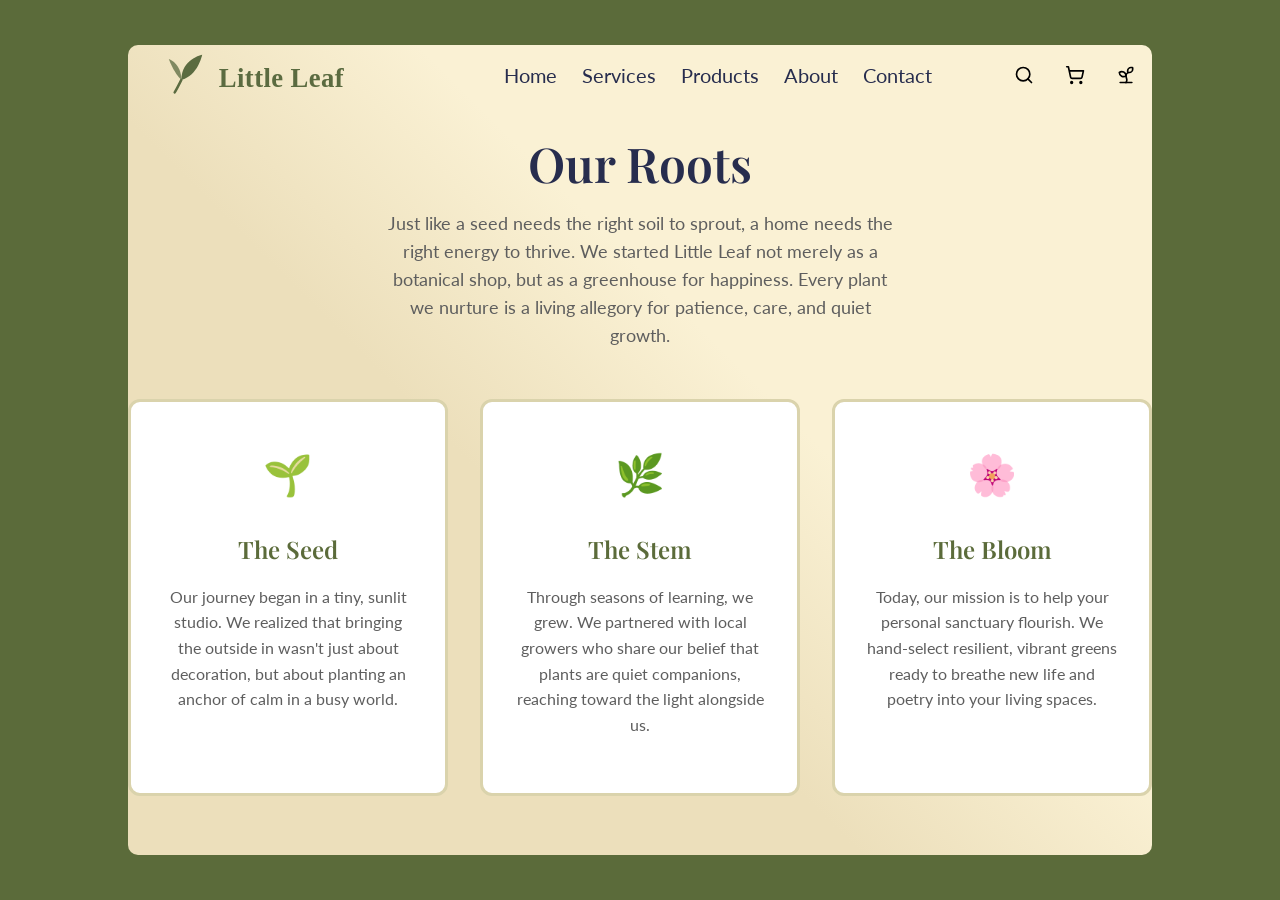
==== pages/about.html @ 239735c1 "dynamic date" ====
<!doctype html>
<html lang="en">
  <head>
    <meta charset="UTF-8" />
    <meta name="viewport" content="width=device-width, initial-scale=1.0" />
    <title>Little Leaf</title>
    <link rel="stylesheet" href="../global/main.css" />
    <link rel="stylesheet" href="../css/about.css" />
    <link rel="preconnect" href="https://fonts.googleapis.com" />
    <link rel="preconnect" href="https://fonts.gstatic.com" crossorigin />
    <link
      href="https://fonts.googleapis.com/css2?family=Lato:wght@300;400;700&family=Playfair+Display:ital,wght@0,400;0,600;0,700;1,400&display=swap"
      rel="stylesheet"
    />
  </head>

  <body>
    <main class="container fill-container scroll-page">
      <!-- NAVBAR -->
      <nav class="navbar">
        <a href="../index.html" class="logo">
          <img class="img" src="../images/logo.svg" alt="logo image" />
        </a>
        <ul class="nav-links">
          <li><a href="../index.html">Home</a></li>
          <li><a href="./services.html">Services</a></li>
          <li><a href="./products.html">Products</a></li>
          <li><a href="./about.html">About </a></li>
          <li><a href="./contact.html">Contact</a></li>
        </ul>
        <div class="icons-container">
          <a href="#" id="openSearch">
            <img
              class="search-icon icon"
              src="../images/search.svg"
              alt="search icon"
          /></a>
          <a href="../pages/cart.html">
            <img
              class="cart-icon icon"
              src="../images/shopping-cart.svg"
              alt="shopping cart icon"
            />
          </a>
          <a id="userIcon" class="userIcon" href="../pages/profile.html">
            <img
              class="user-icon icon"
              src="../images/user.svg"
              alt="user icon"
            />
          </a>
          <a href="../pages/schedule.html">
            <img
              class="sprout-icon-icon icon"
              src="../images/sprout.svg"
              alt="sprout icon"
            />
          </a>
        </div>

        <div class="hamburger" id="hamburger">
          <span class="bar"></span>
          <span class="bar"></span>
          <span class="bar"></span>
        </div>
      </nav>

      <div class="page-header">
        <h2>Our Roots</h2>
        <p>
          Just like a seed needs the right soil to sprout, a home needs the
          right energy to thrive. We started Little Leaf not merely as a
          botanical shop, but as a greenhouse for happiness. Every plant we
          nurture is a living allegory for patience, care, and quiet growth.
        </p>
      </div>

      <section class="about-card-container">
        <div class="moving-card">
          <div class="card-icon">🌱</div>
          <h3>The Seed</h3>
          <p>
            Our journey began in a tiny, sunlit studio. We realized that
            bringing the outside in wasn't just about decoration, but about
            planting an anchor of calm in a busy world.
          </p>
        </div>

        <div class="moving-card">
          <div class="card-icon">🌿</div>
          <h3>The Stem</h3>
          <p>
            Through seasons of learning, we grew. We partnered with local
            growers who share our belief that plants are quiet companions,
            reaching toward the light alongside us.
          </p>
        </div>

        <div class="moving-card">
          <div class="card-icon">🌸</div>
          <h3>The Bloom</h3>
          <p>
            Today, our mission is to help your personal sanctuary flourish. We
            hand-select resilient, vibrant greens ready to breathe new life and
            poetry into your living spaces.
          </p>
        </div>
      </section>

      <!-- VID SECTION -->
      <section id="vid" class="vid-section">
        <div class="container">
          <h2>🎬 Dive Into Our Story – Watch the Video!</h2>

          <div class="video-wrapper">
            <video controls width="100%" height="100%">
              <source src="../videos/My Video-1.mp4" type="video/mp4" />
              Your browser does not support the video tag.
            </video>
          </div>
        </div>
      </section>
      <!-- SIMPLE FOOTER -->
      <footer class="footer">
        <p class="info">Little Leaf Store &copy; <span id="year"></span></p>
        <div class="info-contact">
          <p>Email: hello@littleleaf.com | Phone: +966 555 555 555</p>
          <p>
            <a
              href="https://www.facebook.com"
              target="_blank"
              rel="noopener noreferrer"
              >Facebook</a
            >
            |
            <a
              href="https://www.twitter.com"
              target="_blank"
              rel="noopener noreferrer"
              >Twitter</a
            >
            |
            <a
              href="https://www.instagram.com"
              target="_blank"
              rel="noopener noreferrer"
              >Instagram</a
            >
          </p>
        </div>
      </footer>
    </main>

    <!-- 🔍 Floating Search Overlay -->
    <div id="searchOverlay" class="search-overlay">
      <div class="search-box">
        <input
          type="text"
          id="searchInput"
          placeholder="Search for plants..."
        />
        <button id="searchBtn">Search</button>
      </div>
    </div>

    <button id="backToTopBtn" class="back-to-top">
      <img class="img" src="../images/chevron-up.svg" alt="up button" />
    </button>

    <script src="../scripts/main.js"></script>
  </body>
</html>
---- global/main.css ----
:root {
  --primary-color: #5b6b3a;
  --secondary-color: #faf1d4;
  --secondaryGreen-color: rgb(218, 211, 172);
  --secondaryBlue-color: #272d4e;
  --secondaryBrown-color: #5e5e5e;
  --secondaryWhite-color: #ffffff;
  --text-color: #f9f9f9;
  --font-heading: "Playfair Display", serif;
  --font-body: "Lato", sans-serif;
}

html,
body {
  margin: 0;
  background-color: var(--primary-color);
  color: var(--secondaryBlue-color);
  display: flex;
  flex-direction: column;
  justify-content: center; /* horizontal */
  align-items: center; /* vertical */
  font-family: var(--font-body);
  color: var(--color-text);
  margin: 0;
  padding: 0;
  line-height: 1.6;
  scroll-behavior: smooth;
  /* This prevents your fixed navbar from covering the section titles when it scrolls */
  scroll-padding-top: 140px;
  min-height: 100vh;
}

/* --- Headings --- */
h1,
h2,
h3,
h4,
h5,
h6,
.logo-text {
  font-family: var(--font-heading);
  color: var(--primary-color);
  font-weight: 600;
  margin-bottom: 0.5em;
}

/* --- Specific Elements --- */
p {
  font-weight: 400; /* Regular Lato */
}

.page-header {
  text-align: center;
  margin-top: 5rem;
  margin-bottom: 3rem;
}

.page-header h2 {
  font-family: var(--font-heading);
  font-size: 3rem;
  color: var(--secondaryBlue-color);
  margin-bottom: 0.5rem;
}

.page-header p {
  color: var(--secondaryBrown-color);
  font-size: 1.1rem;
  margin: 0 auto;
  width: 50%;
}

button,
.button {
  font-family: var(--font-body);
  font-weight: 700; /* Bold Lato for clickable items */
  background-color: var(--primary-color);
  color: white;
  width: fit-content;
  height: auto;
  padding: 10px 10px;
  cursor: pointer;
  border: none;
  border-radius: 6px;
}

button:hover,
.button:hover {
  background-color: #4a5734;
  transform: translateY(-2px);
}

.container {
  width: 80vw;
  height: 90vh;
  border-radius: 10px;
  overflow: hidden;
  position: relative;
  margin-bottom: 0;
  padding-bottom: 0;
}

.main-container {
  background-color: var(--secondaryWhite-color);
  overflow-y: scroll;
  scrollbar-width: none;
}

.fill-container {
  background: linear-gradient(45deg, #ecdfbb 40%, #faf1d4 60%);
}

.navbar {
  display: flex;
  justify-content: space-between;
  align-items: center;
  width: inherit;
  height: 60px;
  position: absolute;
  z-index: 10;
}

.logo {
  width: 250px;
  margin-top: 10px;
  margin-left: 20px;
}

.logo a {
  color: var(--primary-color);
  text-decoration: none;
  font-size: 30px;
}

.nav-links {
  list-style: none;
  display: flex;
  gap: 25px;
}

.nav-links a {
  text-decoration: none;
  color: var(--secondaryBlue-color);
  font-size: 20px;
}

.nav-links a:hover {
  text-decoration: underline;
  color: var(--primary-color);
}

.icons-container {
  display: flex;
  justify-content: space-around;
  align-items: center;
  width: 15%;
  height: 100%;
  margin: 0;
}

.icon {
  width: 20px; /* set a proper size */
  height: 20px;
  transition: transform 0.3s ease; /* smooth animation */
  cursor: pointer;
  display: block; /* prevents baseline alignment issues */
}

.userIcon {
  display: none;
}

.icon:hover {
  transform: scale(1.3); /* grows 30% */
}

/* ======================== Hamburger Icon ===================================*/
.hamburger {
  display: none; /* Hidden on desktop */
  cursor: pointer;
  z-index: 100; /* Keep it above the sliding menu */
}

.hamburger .bar {
  display: block;
  width: 25px;
  height: 3px;
  margin: 5px auto;
  background-color: var(--secondaryBlue-color);
  transition: all 0.3s ease;
}

/* Turns the hamburger into an "X" when clicked */
.hamburger.active .bar:nth-child(1) {
  transform: translateY(8px) rotate(45deg);
}
.hamburger.active .bar:nth-child(2) {
  opacity: 0;
}
.hamburger.active .bar:nth-child(3) {
  transform: translateY(-8px) rotate(-45deg);
}

.scroll-page {
  overflow: scroll;
  scrollbar-width: none;
}

.form-row {
  display: flex;
  gap: 2rem;
}

.form-group {
  flex: 1;
  display: flex;
  flex-direction: column;
}

.form-group.full-width {
  margin-top: 1rem;
}

.form-group label {
  font-size: 0.9rem;
  font-weight: 700;
  color: var(--secondaryBlue-color);
  margin-bottom: 0.5rem;
}

.form-group input,
.form-group textarea {
  font-family: var(--font-body);
  font-size: 1rem;
  padding: 0.8rem 1rem;
  border: 1px solid var(--secondary-color);
  border-radius: 6px;
  background-color: var(--secondaryWhite-color);
  transition:
    0.3s ease,
    0.3s ease;
  color: var(--secondaryBrown-color);
}

/* Elegant focus effect when typing */
.form-group input:focus {
  outline: none;
  border-color: var(--primary-color);
  box-shadow: 0 0 0 3px rgba(91, 107, 64, 0.1);
  background-color: #ffffff;
}

/* Specific button style for the profile form */
.form-btn {
  align-self: flex-start; /* Keeps the button from stretching across the whole screen */
  padding: 0.8rem 2.5rem;
}

/* ========================overlay background ===================================*/
.search-overlay {
  position: fixed;
  top: 100;
  left: 0;
  width: 100%;
  height: 100%;
  background: rgba(0, 0, 0, 0.6);
  display: flex;
  justify-content: center;
  opacity: 0;
  visibility: hidden;
  transition: 0.3s ease;
  z-index: 999;
}

/* show overlay */
.search-overlay.active {
  opacity: 1;
  visibility: visible;
}

/* search box */
.search-box {
  background: white;
  padding: 20px;
  border-radius: 12px;
  display: flex;
  gap: 10px;
  width: 400px;
  height: fit-content;
  margin-top: 2.5%;
}

.search-box input {
  padding: 10px;
  width: 300px;
  border: 1px solid #ccc;
  border-radius: 8px;
}

.search-box button {
  padding: 10px 15px;
  background: #5b6b3a;
  color: white;
  border: none;
  border-radius: 8px;
  cursor: pointer;
}
/* footer */
.footer {
  /* Positioning */
  position: relative;

  /* Dimensions & Background */
  width: 90%; /* Removed 'width: inherit' override */
  /* Flexbox Setup */
  display: flex; /* Removed duplicate */
  justify-content: space-between;
  align-items: center;
  gap: 15%;
  margin: auto;

  /* Spacing */
  height: fit-content;
  /* Typography */
  color: var(--secondaryBlue-color);
  font-family: Arial, sans-serif;
  font-size: 0.95rem;
}

.info {
  text-align: center;
  width: fit-content;
  margin-left: 5%;
}

.info-contact {
  display: flex;
  gap: 2%;
  text-align: center;
  margin-right: 4%;
}

.info-contact p {
  min-width: fit-content;
  padding: 0;
  margin: 0;
}

.back-to-top {
  position: fixed;
  bottom: 12%;
  right: 14%;
  width: 42px;
  height: 42px;
  border-radius: 50%;
  border: none;
  background-color: var(--primary-color);
  color: white;
  font-size: 20px;
  cursor: pointer;
  align-items: center;
  justify-content: center;
  box-shadow: 0 10px 20px rgba(0, 0, 0, 0.15);
  transition: 0.3s ease;
  z-index: 999;
  display: none; /* hidden by default */
}
.footer .info-contact {
  width: fit-content;
}

.footer a {
  color: var(--secondaryBlue-color);
  text-decoration: none;
  margin: 0 5px;
  transition: color 0.3s;
}

.footer a:hover {
  color: var(--primary-color);
}

/* ================================== Global Responsive Media Queries ================================== */

/* --- TABLETS & SMALL LAPTOPS (Max width: 1322px) --- */
@media (max-width: 1324px) {
  .footer {
    gap: 5px;
    padding: 5px 0;
  }

  .info-contact {
    gap: 5%;
    margin-right: 2%;
  }
}

/* --- TABLETS & SMALL LAPTOPS (Max width: 1024px) --- */
@media (max-width: 1024px) {
  .container {
    width: 95vw; /* Take up more screen space on smaller monitors */
  }

  .nav-links {
    gap: 15px; /* Reduce space between links */
  }

  .nav-links a {
    font-size: 16px;
  }

  .logo {
    width: 180px; /* Shrink logo slightly */
  }

  .icons-container {
    width: 25%; /* Give icons more room */
  }

  .page-header p {
    width: 75%; /* Expand paragraph width so it doesn't wrap awkwardly */
  }
}

/* --- TABLETS & SMALL LAPTOPS (Max width: 890px) --- */
@media (max-width: 890px) {
  .info-contact {
    display: flex;
    flex-direction: column;
  }
}

/* --- MOBILE PHONES (Max width: 768px) --- */
@media (max-width: 768px) {
  /* Footer Adjustments */
  .footer {
    position: relative; /* Un-fix the footer so it sits naturally at the bottom of scrolled content */
    flex-direction: column; /* Stack info and contact horizontally */
    gap: 10px;
  }

  .info-contact {
    flex-direction: column; /* Stack email/phone and social links */
    gap: 10px;
    margin: 0 auto;
  }
}

/* --- MOBILE PHONES (Max width: 568px) --- */
@media (max-width: 568px) {
  .container {
    width: 100vw;
    height: 100vh;
    border-radius: 0; /* Remove rounded corners for full-screen mobile feel */
    overflow-y: auto; /* Allow scrolling inside the container on mobile */
  }

  /* Adjust Page Headers */
  .page-header {
    margin-top: 4rem;
    margin-bottom: 2rem;
  }

  .page-header h2 {
    font-size: 2.2rem;
  }

  .page-header p {
    width: 90%;
    font-size: 1rem;
  }

  /* Show the hamburger icon on mobile */
  .hamburger {
    display: block;
    margin-right: 15px; /* Spacing next to other icons */
  }

  /* Style the sliding mobile menu */
  .nav-links {
    position: fixed;
    top: 0;
    right: -100%; /* Hide it completely off-screen to the right */
    width: 50%;
    height: 100vh; /* Take up full screen height */
    background-color: color-mix(in srgb, var(--primary-color) 90%, transparent);
    display: flex;
    flex-direction: column;
    justify-content: center;
    align-items: center;
    transition: 0.4s ease; /* Smooth slide animation */
    z-index: 99; /* Place just under the hamburger icon */
    box-shadow: -5px 0 15px rgba(0, 0, 0, 0.1);
    margin: 0;
    padding: 0;
  }

  /* When JS adds the 'active' class, slide the menu in */
  .nav-links.active {
    right: 0;
  }

  .nav-links li {
    margin: 20px 0; /* Space out the links vertically */
  }

  .nav-links a {
    font-size: 24px; /* Make text larger and easier to tap */
    color: var(--secondaryWhite-color);
  }

  .logo {
    width: 150px;
  }

  .icons-container {
    width: auto;
    gap: 15px;
    margin-right: 15px;
  }

  /* Form Layout */
  .form-row {
    flex-direction: column; /* Stack form fields vertically */
    gap: 1rem;
  }

  /* Search Overlay Adjustments */
  .search-box {
    width: 90%; /* Fluid width instead of fixed 400px */
    flex-direction: column; /* Stack input and button */
    padding: 15px;
  }

  .search-box input {
    width: 100%;
    box-sizing: border-box; /* Ensures padding doesn't break width */
  }

  .search-box button {
    width: 100%;
  }

  /* Footer Adjustments */
  .footer {
    position: relative; /* Un-fix the footer so it sits naturally at the bottom of scrolled content */
    flex-direction: column; /* Stack info and contact horizontally */
    gap: 10px;
    padding: 20px 0;
    text-align: center;
  }

  .info {
    margin: 0 auto;
  }

  .info-contact {
    flex-direction: column; /* Stack email/phone and social links */
    gap: 10px;
    margin: 0 auto;
  }
}
---- css/about.css ----
/* ================================== About Page Layout ==================================*/
/* --- About Us: Moving Cards --- */
.about-card-container {
  display: flex;
  justify-content: center;
  gap: 2rem;
  flex-wrap: wrap; /* Ensures cards wrap on smaller screens */
  margin-bottom: 2.5rem;
}

.moving-card {
  background-color: var(--secondaryWhite-color);
  padding: 2.5rem 2rem;
  width: 250px;
  border-radius: 12px;
  text-align: center;

  /* This is where the animation happens */
  transition:
    transform 0.4s ease,
    box-shadow 0.4s ease;
  border: 3px solid var(--secondaryGreen-color);
}

.card-icon {
  font-size: 2.5rem;
  margin-bottom: 1rem;
}

.moving-card h3 {
  font-family: var(--font-heading);
  color: var(--primary-color);
  font-size: 1.5rem;
  margin-bottom: 1rem;
}

.moving-card p {
  font-size: 1rem;
  line-height: 1.6;
  color: var(--secondaryBrown-color);
}

/* The Hover Effect (Moving the card) */
.moving-card:hover {
  transform: translateY(-15px); /* Floats the card up */
  box-shadow: 0 15px 30px rgba(91, 107, 64, 0.15); /* Adds a soft green-tinted shadow */
}

/* VID Section styling */
.vid-section {
  padding: 4% 20px;
  text-align: center;
  padding-bottom: 0;
}

/* Container to limit width */
.vid-section .container {
  max-width: 800px;
  margin: 0 auto;
}

/* Heading */
.vid-section h2 {
  font-size: 2.5rem;
  font-weight: 700;
  margin-bottom: 25px;
  color: var(--secondaryBlue-color);
  animation: fadeIn 1s ease-in-out;
}

/* Simple fade-in animation */
@keyframes fadeIn {
  from {
    opacity: 0;
    transform: translateY(-10px);
  }
  to {
    opacity: 1;
    transform: translateY(0);
  }
}

/* Responsive video wrapper */
.video-wrapper {
  position: relative;
  width: 100%;
  padding-bottom: 56.25%; /* 16:9 aspect ratio */
  height: 0;
  overflow: hidden;
  border-radius: 10px;
  box-shadow: 0 4px 12px rgba(0, 0, 0, 0.2);
}

/* Make iframe/video fill wrapper */
.video-wrapper iframe,
.video-wrapper video {
  position: absolute;
  top: 0;
  left: 0;
  width: 100%;
  height: 100%;
  border: 0;
  border-radius: 10px;
}

/* ================================== Responsive Media Queries ================================== */

/* --- TABLETS & SMALL LAPTOPS (Max width: 1024px) --- */
@media (max-width: 1024px) {
  .about-card-container {
    margin: 0 20px;
  }
  .moving-card {
    width: calc(40% - 4rem); /* Allows 2 cards per row on tablets */
    padding: 2.5rem 1.5rem;
  }

  .vid-section h2 {
    font-size: 2.2rem;
  }

  .vid-section {
    padding: 8% 20px;
  }

  .video-wrapper{
   width: 90%;
}
}



/* --- MOBILE PHONES (Max width: 768px) --- */
@media (max-width: 768px) {
  .about-card-container {
    flex-direction: column; /* Stack the cards vertically */
    align-items: center;
    gap: 1.5rem;
    margin: 0 10px;
  }

  .moving-card {
    width: 85%; /* Make cards stretch across the mobile screen */
    max-width: 350px;
    padding: 2rem 1.5rem;
  }

  .card-icon {
    font-size: 2rem; /* Slightly smaller icons for mobile */
  }

  .moving-card h3 {
    font-size: 1.3rem;
  }

  .vid-section {
    padding: 2rem 15px; /* Reduce the massive 10% padding for smaller screens */
  }

  .vid-section h2 {
    font-size: 1.6rem; /* Scale down the video heading */
    margin-bottom: 15px;
  }
}
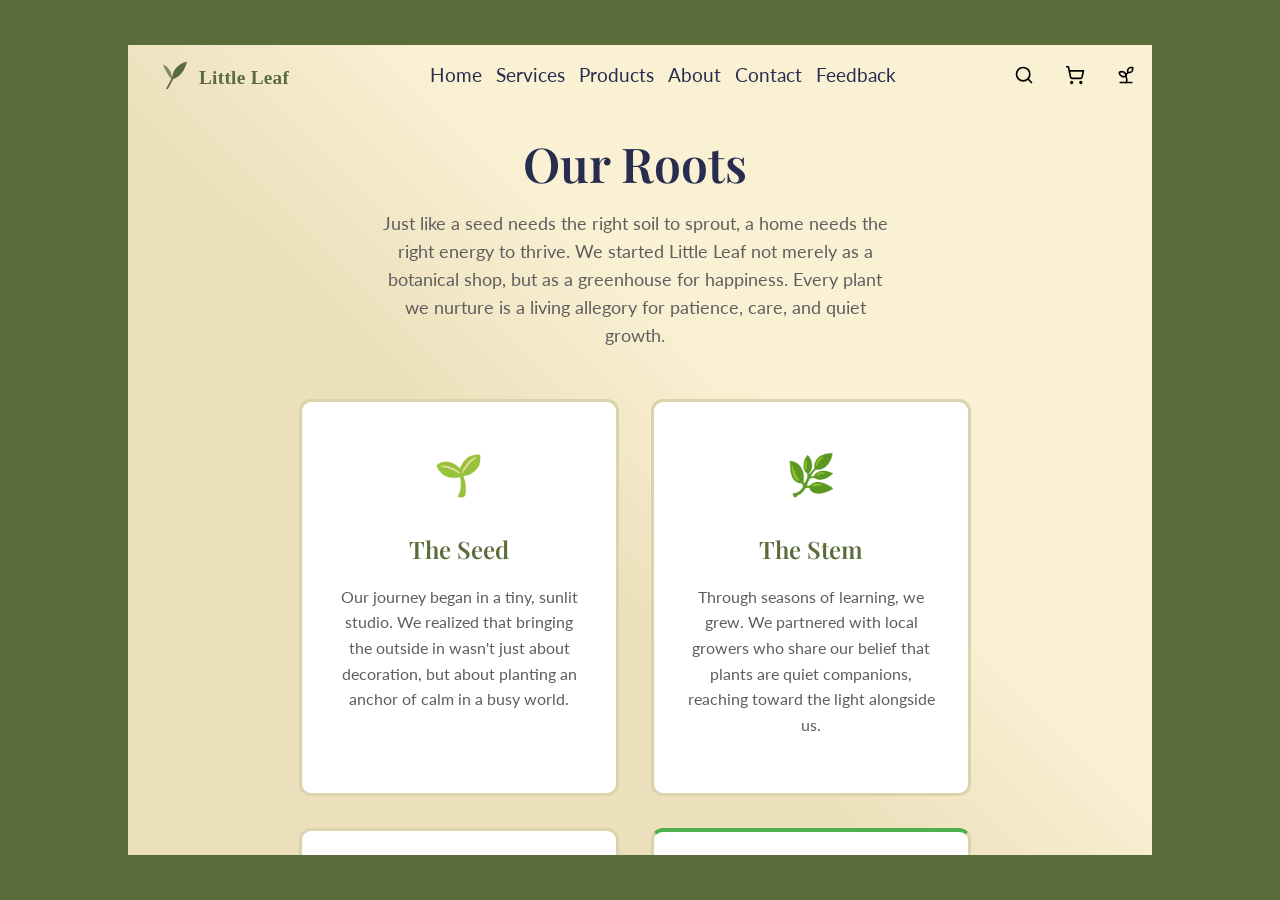
==== commit 67ef5b7b: "add feedback" ====
--- a/pages/about.html
+++ b/pages/about.html
@@ -3,7 +3,7 @@
   <head>
     <meta charset="UTF-8" />
     <meta name="viewport" content="width=device-width, initial-scale=1.0" />
-    <title>Little Leaf</title>
+    <title>About Us | Little Leaf</title>
     <link rel="stylesheet" href="../global/main.css" />
     <link rel="stylesheet" href="../css/about.css" />
     <link rel="preconnect" href="https://fonts.googleapis.com" />
@@ -27,6 +27,7 @@
           <li><a href="./products.html">Products</a></li>
           <li><a href="./about.html">About </a></li>
           <li><a href="./contact.html">Contact</a></li>
+          <li><a href="./feedback.html">Feedback</a></li>
         </ul>
         <div class="icons-container">
           <a href="#" id="openSearch">
@@ -65,7 +66,7 @@
         </div>
       </nav>
 
-      <div class="page-header">
+      <header class="page-header">
         <h2>Our Roots</h2>
         <p>
           Just like a seed needs the right soil to sprout, a home needs the
@@ -73,7 +74,7 @@
           botanical shop, but as a greenhouse for happiness. Every plant we
           nurture is a living allegory for patience, care, and quiet growth.
         </p>
-      </div>
+      </header>
 
       <section class="about-card-container">
         <div class="moving-card">
@@ -104,6 +105,18 @@
             hand-select resilient, vibrant greens ready to breathe new life and
             poetry into your living spaces.
           </p>
+        </div>
+
+        <div class="moving-card testimonial-card">
+          <div class="card-icon">✨</div>
+          <h3>The Whisper</h3>
+
+          <blockquote cite="https://mashaelwaleed.github.io/Portfolio/">
+            "Plants don't just grow in a room; they grow with the people inside
+            it."
+          </blockquote>
+
+          <footer>— <cite>Our Head Gardener</cite></footer>
         </div>
       </section>
 
--- a/global/main.css
+++ b/global/main.css
@@ -200,9 +200,13 @@
   transform: translateY(-8px) rotate(-45deg);
 }
 
+/* .scroll-page class */
 .scroll-page {
-  overflow: scroll;
-  scrollbar-width: none;
+  overflow-y: scroll;
+  scrollbar-gutter: stable; /* Keeps layout stable when scrollbar appears */
+  scrollbar-width: thin; /* Options: auto, thin */
+  scrollbar-color: var(--primary-color) #f0f7f4; /* Light green thumb, very pale green track */
+  border-radius: 0px; /* Sharp edges for the track for modern contrast */
 }
 
 .form-row {
@@ -392,28 +396,32 @@
     gap: 5%;
     margin-right: 2%;
   }
-}
-
-/* --- TABLETS & SMALL LAPTOPS (Max width: 1024px) --- */
-@media (max-width: 1024px) {
+
+  .icons-container {
+    width: 15%; /* Give icons more room */
+  }
+  .nav-links a {
+    font-size: 19px;
+  }
+
+  .nav-links {
+    gap: 14px; /* Reduce space between links */
+    padding-left: 0%;
+  }
+
+  .logo {
+    width: 180px; /* Shrink logo slightly */
+  }
+}
+
+/* --- TABLETS & SMALL LAPTOPS (Max width: 1090px) --- */
+@media (max-width: 1090px) {
   .container {
     width: 95vw; /* Take up more screen space on smaller monitors */
   }
 
   .nav-links {
-    gap: 15px; /* Reduce space between links */
-  }
-
-  .nav-links a {
-    font-size: 16px;
-  }
-
-  .logo {
-    width: 180px; /* Shrink logo slightly */
-  }
-
-  .icons-container {
-    width: 25%; /* Give icons more room */
+    gap: 10px; /* Reduce space between links */
   }
 
   .page-header p {
@@ -426,6 +434,14 @@
   .info-contact {
     display: flex;
     flex-direction: column;
+  }
+
+  .nav-links a {
+    font-size: 16px;
+  }
+
+   .logo {
+    width: 170px; /* Shrink logo slightly */
   }
 }
 
@@ -443,16 +459,21 @@
     gap: 10px;
     margin: 0 auto;
   }
-}
-
-/* --- MOBILE PHONES (Max width: 568px) --- */
-@media (max-width: 568px) {
-  .container {
+   .container {
     width: 100vw;
     height: 100vh;
     border-radius: 0; /* Remove rounded corners for full-screen mobile feel */
     overflow-y: auto; /* Allow scrolling inside the container on mobile */
   }
+}
+@media (max-width: 715px) {
+.nav-links {
+    gap: 8px; /* Reduce space between links */
+  }
+}
+
+/* --- MOBILE PHONES (Max width: 580px) --- */
+@media (max-width: 580px) {
 
   /* Adjust Page Headers */
   .page-header {
@@ -512,10 +533,11 @@
     width: 150px;
   }
 
-  .icons-container {
-    width: auto;
+  
+    .icons-container {
+    width:50%;
     gap: 15px;
-    margin-right: 15px;
+    justify-content: end;
   }
 
   /* Form Layout */
--- a/css/about.css
+++ b/css/about.css
@@ -44,6 +44,35 @@
 .moving-card:hover {
   transform: translateY(-15px); /* Floats the card up */
   box-shadow: 0 15px 30px rgba(91, 107, 64, 0.15); /* Adds a soft green-tinted shadow */
+}
+
+/* Styling the specific card that holds the quote */
+.testimonial-card {
+    border-top: 4px solid #4caf50; /* A green "growth" line at the top */
+    display: flex;
+    flex-direction: column;
+    justify-content: center;
+}
+
+.testimonial-card blockquote {
+    font-style: italic;
+    font-size: 1.1rem;
+    color: #2d5a27;
+    margin: 15px 0;
+    padding: 0 10px;
+    line-height: 1.5;
+}
+
+.testimonial-card footer {
+    font-size: 0.85rem;
+    text-transform: uppercase;
+    letter-spacing: 1.5px;
+    color: #888;
+}
+
+.testimonial-card cite {
+    font-style: normal; /* Removes default italic so it looks modern */
+    font-weight: bold;
 }
 
 /* VID Section styling */
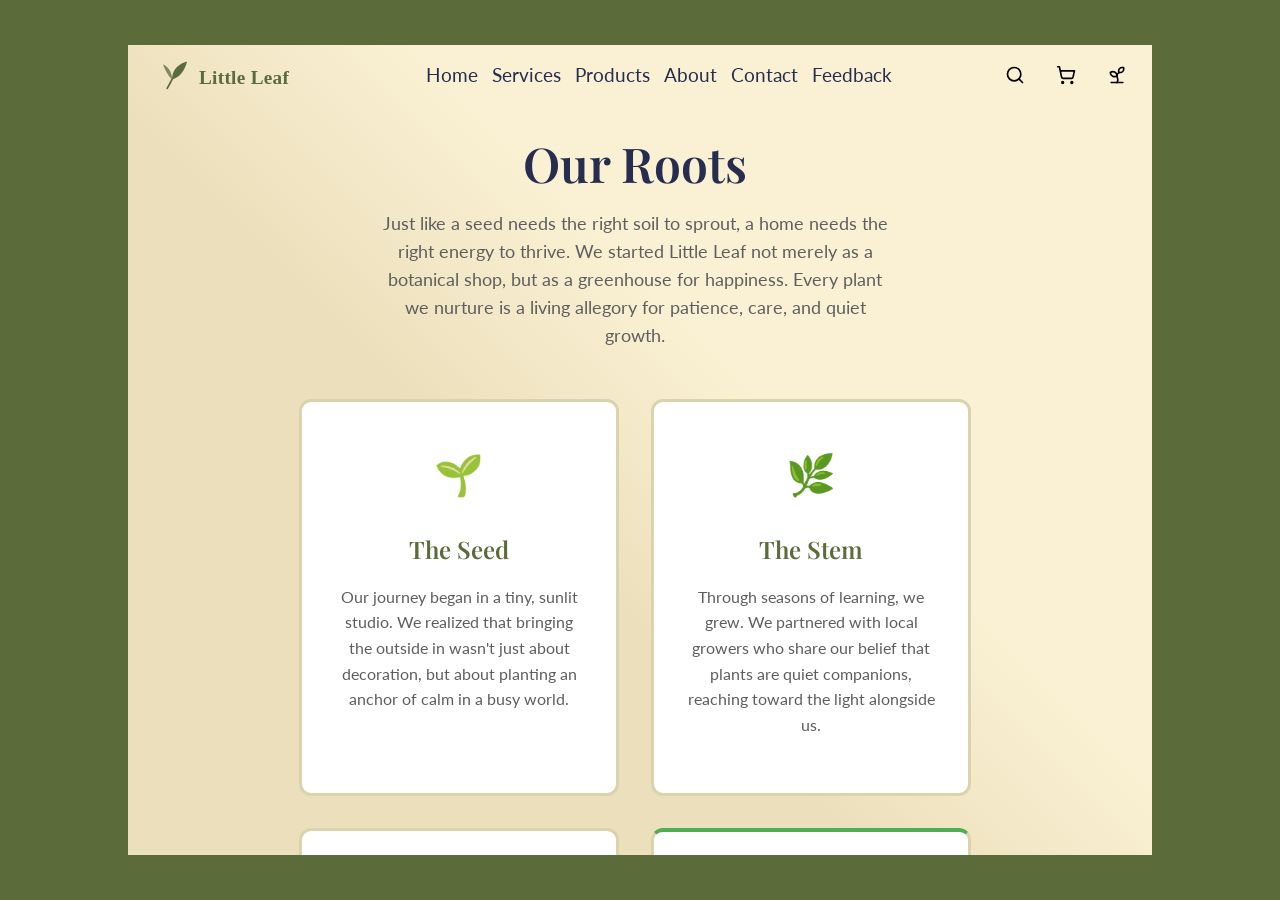
==== commit 8dc03af1: "wrap nav with header and add it to all pages" ====
--- a/pages/about.html
+++ b/pages/about.html
@@ -1,3 +1,10 @@
+<!-- 
+ Mshael Waleed Alshwaf   2212857
+ Shahad Mohammed Ebrahim 2212855
+ Jumanah Jamal Banabilah 2206898
+ BAR/403
+ 3/10/2026
+-->
 <!doctype html>
 <html lang="en">
   <head>
@@ -16,57 +23,59 @@
 
   <body>
     <main class="container fill-container scroll-page">
-      <!-- NAVBAR -->
-      <nav class="navbar">
-        <a href="../index.html" class="logo">
-          <img class="img" src="../images/logo.svg" alt="logo image" />
-        </a>
-        <ul class="nav-links">
-          <li><a href="../index.html">Home</a></li>
-          <li><a href="./services.html">Services</a></li>
-          <li><a href="./products.html">Products</a></li>
-          <li><a href="./about.html">About </a></li>
-          <li><a href="./contact.html">Contact</a></li>
-          <li><a href="./feedback.html">Feedback</a></li>
-        </ul>
-        <div class="icons-container">
-          <a href="#" id="openSearch">
-            <img
-              class="search-icon icon"
-              src="../images/search.svg"
-              alt="search icon"
-          /></a>
-          <a href="../pages/cart.html">
-            <img
-              class="cart-icon icon"
-              src="../images/shopping-cart.svg"
-              alt="shopping cart icon"
-            />
+      <!-- HEADER -->
+      <header class="nav-header">
+        <nav class="navbar">
+          <a href="../index.html" class="logo">
+            <img class="img" src="../images/logo.svg" alt="logo image" />
           </a>
-          <a id="userIcon" class="userIcon" href="../pages/profile.html">
-            <img
-              class="user-icon icon"
-              src="../images/user.svg"
-              alt="user icon"
-            />
-          </a>
-          <a href="../pages/schedule.html">
-            <img
-              class="sprout-icon-icon icon"
-              src="../images/sprout.svg"
-              alt="sprout icon"
-            />
-          </a>
-        </div>
+          <ul class="nav-links">
+            <li><a href="../index.html">Home</a></li>
+            <li><a href="./services.html">Services</a></li>
+            <li><a href="./products.html">Products</a></li>
+            <li><a href="./about.html">About </a></li>
+            <li><a href="./contact.html">Contact</a></li>
+            <li><a href="./feedback.html">Feedback</a></li>
+          </ul>
+          <div class="icons-container">
+            <a href="#" id="openSearch">
+              <img
+                class="search-icon icon"
+                src="../images/search.svg"
+                alt="search icon"
+            /></a>
+            <a href="../pages/cart.html">
+              <img
+                class="cart-icon icon"
+                src="../images/shopping-cart.svg"
+                alt="shopping cart icon"
+              />
+            </a>
+            <a id="userIcon" class="userIcon" href="../pages/profile.html">
+              <img
+                class="user-icon icon"
+                src="../images/user.svg"
+                alt="user icon"
+              />
+            </a>
+            <a href="../pages/schedule.html">
+              <img
+                class="sprout-icon-icon icon"
+                src="../images/sprout.svg"
+                alt="sprout icon"
+              />
+            </a>
+          </div>
 
-        <div class="hamburger" id="hamburger">
-          <span class="bar"></span>
-          <span class="bar"></span>
-          <span class="bar"></span>
-        </div>
-      </nav>
+          <div class="hamburger" id="hamburger">
+            <span class="bar"></span>
+            <span class="bar"></span>
+            <span class="bar"></span>
+          </div>
+        </nav>
+      </header>
 
-      <header class="page-header">
+      <div class="page-header">
         <h2>Our Roots</h2>
         <p>
           Just like a seed needs the right soil to sprout, a home needs the
@@ -74,7 +83,7 @@
           botanical shop, but as a greenhouse for happiness. Every plant we
           nurture is a living allegory for patience, care, and quiet growth.
         </p>
-      </header>
+      </div>
 
       <section class="about-card-container">
         <div class="moving-card">
--- a/global/main.css
+++ b/global/main.css
@@ -1,6 +1,6 @@
 :root {
   --primary-color: #5b6b3a;
-  --secondary-color: #faf1d4;
+  --secondary-color: #f5f0e1;
   --secondaryGreen-color: rgb(218, 211, 172);
   --secondaryBlue-color: #272d4e;
   --secondaryBrown-color: #5e5e5e;
@@ -47,6 +47,10 @@
 /* --- Specific Elements --- */
 p {
   font-weight: 400; /* Regular Lato */
+}
+
+.nav-header {
+  width: 100%;
 }
 
 .page-header {
@@ -440,7 +444,7 @@
     font-size: 16px;
   }
 
-   .logo {
+  .logo {
     width: 170px; /* Shrink logo slightly */
   }
 }
@@ -459,7 +463,7 @@
     gap: 10px;
     margin: 0 auto;
   }
-   .container {
+  .container {
     width: 100vw;
     height: 100vh;
     border-radius: 0; /* Remove rounded corners for full-screen mobile feel */
@@ -467,14 +471,13 @@
   }
 }
 @media (max-width: 715px) {
-.nav-links {
+  .nav-links {
     gap: 8px; /* Reduce space between links */
   }
 }
 
 /* --- MOBILE PHONES (Max width: 580px) --- */
 @media (max-width: 580px) {
-
   /* Adjust Page Headers */
   .page-header {
     margin-top: 4rem;
@@ -533,9 +536,8 @@
     width: 150px;
   }
 
-  
-    .icons-container {
-    width:50%;
+  .icons-container {
+    width: 50%;
     gap: 15px;
     justify-content: end;
   }
--- a/css/about.css
+++ b/css/about.css
@@ -1,4 +1,4 @@
-/* ================================== About Page Layout ==================================*/
+/* ================================== About Page CSS ==================================*/
 /* --- About Us: Moving Cards --- */
 .about-card-container {
   display: flex;
@@ -48,31 +48,31 @@
 
 /* Styling the specific card that holds the quote */
 .testimonial-card {
-    border-top: 4px solid #4caf50; /* A green "growth" line at the top */
-    display: flex;
-    flex-direction: column;
-    justify-content: center;
+  border-top: 4px solid #4caf50; /* A green "growth" line at the top */
+  display: flex;
+  flex-direction: column;
+  justify-content: center;
 }
 
 .testimonial-card blockquote {
-    font-style: italic;
-    font-size: 1.1rem;
-    color: #2d5a27;
-    margin: 15px 0;
-    padding: 0 10px;
-    line-height: 1.5;
+  font-style: italic;
+  font-size: 1.1rem;
+  color: #2d5a27;
+  margin: 15px 0;
+  padding: 0 10px;
+  line-height: 1.5;
 }
 
 .testimonial-card footer {
-    font-size: 0.85rem;
-    text-transform: uppercase;
-    letter-spacing: 1.5px;
-    color: #888;
+  font-size: 0.85rem;
+  text-transform: uppercase;
+  letter-spacing: 1.5px;
+  color: #888;
 }
 
 .testimonial-card cite {
-    font-style: normal; /* Removes default italic so it looks modern */
-    font-weight: bold;
+  font-style: normal; /* Removes default italic */
+  font-weight: bold;
 }
 
 /* VID Section styling */
@@ -152,12 +152,10 @@
     padding: 8% 20px;
   }
 
-  .video-wrapper{
-   width: 90%;
+  .video-wrapper {
+    width: 90%;
+  }
 }
-}
-
-
 
 /* --- MOBILE PHONES (Max width: 768px) --- */
 @media (max-width: 768px) {
